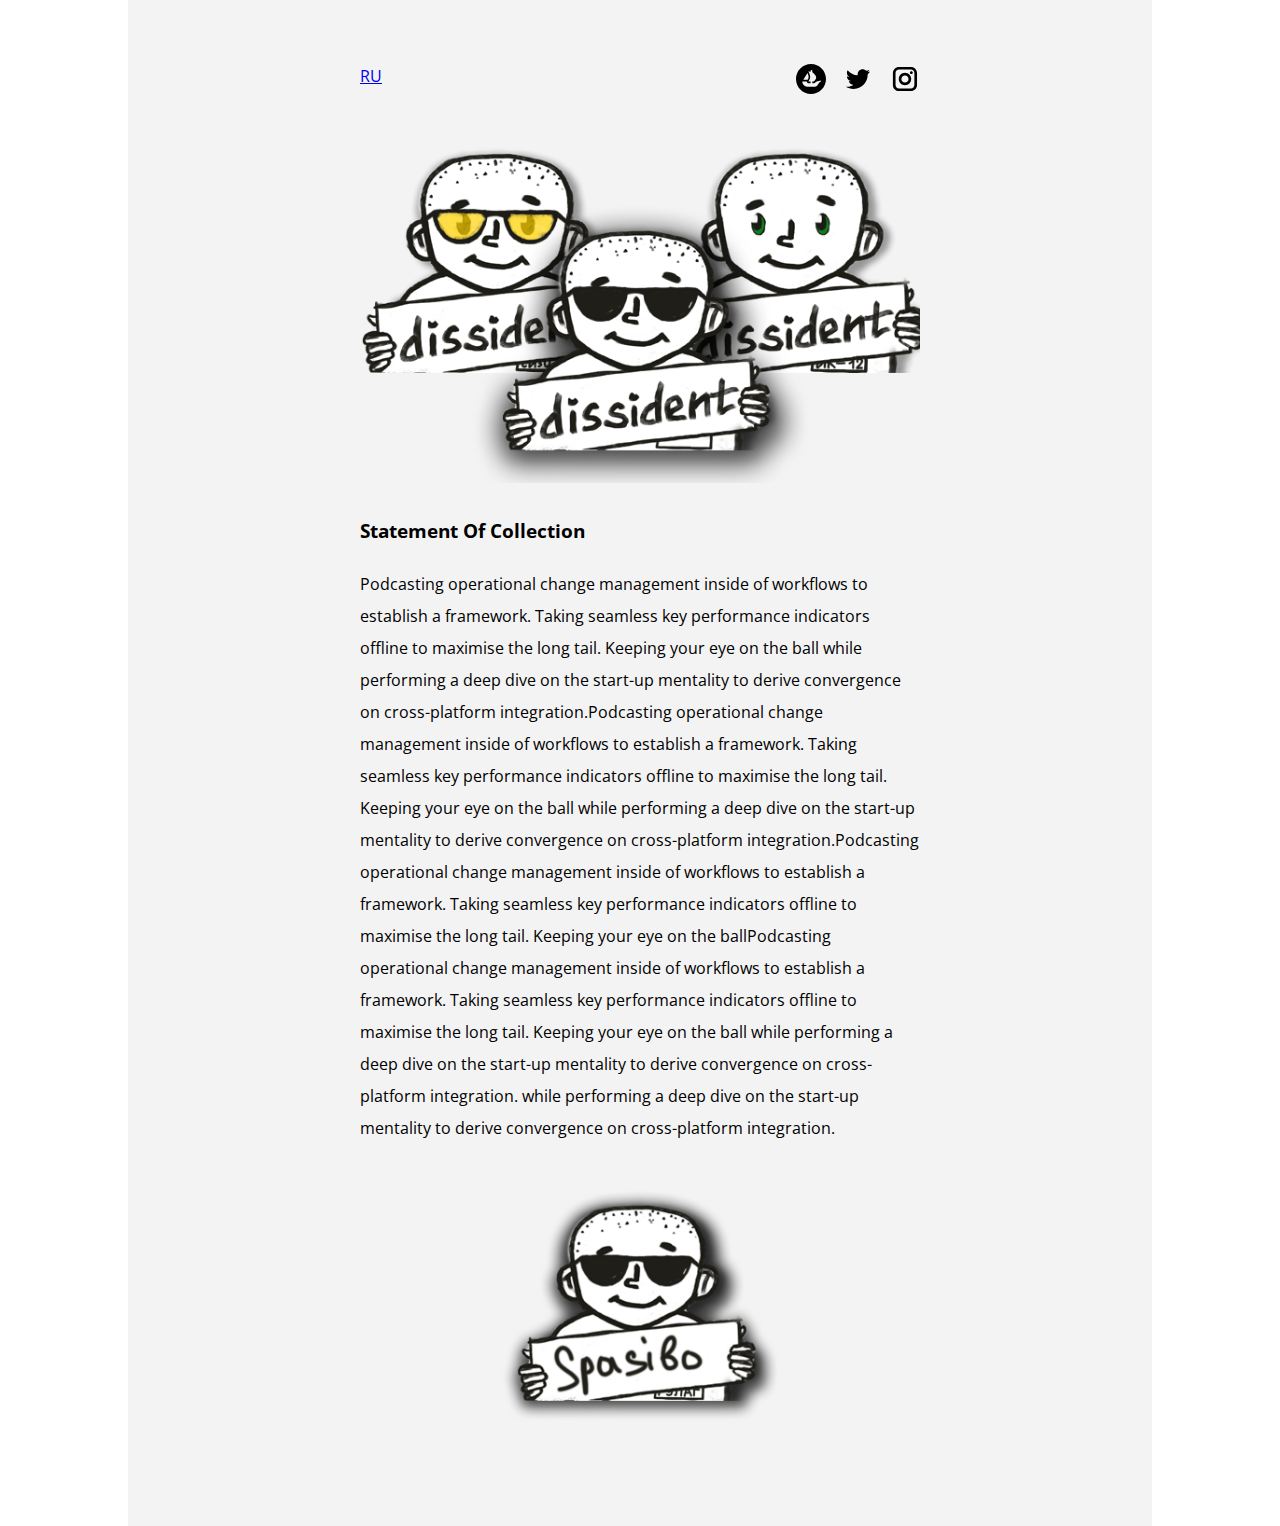
==== index.html @ ec8f6511 "Add files via upload" ====
<!DOCTYPE html>
<html lang="en">
<head>
  <meta name="viewport" content="width=device-width, initial-scale=1.0">
  <meta charset="utf-8">
  <meta name="keywords" content="">
  <meta name="description" content="">
  <meta name="page_type" content="np-template-header-footer-from-plugin">
  <title>Crypto Dissidents</title>
  <link rel="stylesheet" href="style.css" media="screen">
  <link id="u-theme-google-font" rel="stylesheet" href="https://fonts.googleapis.com/css?family=Roboto:100,100i,300,300i,400,400i,500,500i,700,700i,900,900i|Open+Sans:300,300i,400,400i,600,600i,700,700i,800,800i">
  <meta name="theme-color" content="#478ac9">
  <meta property="og:type" content="website">
</head>
<body class="body">
    <section class="main-section">
      <div class="text-content">
        <div class="links-container">
          <a href="ru.html">
            RU
          </a>
          <div class="social-icons">

            <a class="social-url" target="_blank" href=""><span>
            <svg xmlns="http://www.w3.org/2000/svg" class="svg-link" viewBox="0 0 90 90" fill="black">
            <path d="M45 0C20.151 0 0 20.151 0 45C0 69.849 20.151 90 45 90C69.849 90 90 69.849 90 45C90 20.151 69.858 0 45 0ZM22.203 46.512L22.392 46.206L34.101 27.891C34.272 27.63 34.677 27.657 34.803 27.945C36.756 32.328 38.448 37.782 37.656 41.175C37.323 42.57 36.396 44.46 35.352 46.206C35.217 46.458 35.073 46.71 34.911 46.953C34.839 47.061 34.713 47.124 34.578 47.124H22.545C22.221 47.124 22.032 46.773 22.203 46.512ZM74.376 52.812C74.376 52.983 74.277 53.127 74.133 53.19C73.224 53.577 70.119 55.008 68.832 56.799C65.538 61.38 63.027 67.932 57.402 67.932H33.948C25.632 67.932 18.9 61.173 18.9 52.83V52.56C18.9 52.344 19.08 52.164 19.305 52.164H32.373C32.634 52.164 32.823 52.398 32.805 52.659C32.706 53.505 32.868 54.378 33.273 55.17C34.047 56.745 35.658 57.726 37.395 57.726H43.866V52.677H37.467C37.143 52.677 36.945 52.299 37.134 52.029C37.206 51.921 37.278 51.813 37.368 51.687C37.971 50.823 38.835 49.491 39.699 47.97C40.284 46.944 40.851 45.846 41.31 44.748C41.4 44.55 41.472 44.343 41.553 44.145C41.679 43.794 41.805 43.461 41.895 43.137C41.985 42.858 42.066 42.57 42.138 42.3C42.354 41.364 42.444 40.374 42.444 39.348C42.444 38.943 42.426 38.52 42.39 38.124C42.372 37.683 42.318 37.242 42.264 36.801C42.228 36.414 42.156 36.027 42.084 35.631C41.985 35.046 41.859 34.461 41.715 33.876L41.661 33.651C41.553 33.246 41.454 32.868 41.328 32.463C40.959 31.203 40.545 29.97 40.095 28.818C39.933 28.359 39.753 27.918 39.564 27.486C39.294 26.82 39.015 26.217 38.763 25.65C38.628 25.389 38.52 25.155 38.412 24.912C38.286 24.642 38.16 24.372 38.025 24.111C37.935 23.913 37.827 23.724 37.755 23.544L36.963 22.086C36.855 21.888 37.035 21.645 37.251 21.708L42.201 23.049H42.219C42.228 23.049 42.228 23.049 42.237 23.049L42.885 23.238L43.605 23.436L43.866 23.508V20.574C43.866 19.152 45 18 46.413 18C47.115 18 47.754 18.288 48.204 18.756C48.663 19.224 48.951 19.863 48.951 20.574V24.939L49.482 25.083C49.518 25.101 49.563 25.119 49.599 25.146C49.725 25.236 49.914 25.38 50.148 25.56C50.337 25.704 50.535 25.884 50.769 26.073C51.246 26.46 51.822 26.955 52.443 27.522C52.605 27.666 52.767 27.81 52.92 27.963C53.721 28.71 54.621 29.583 55.485 30.555C55.728 30.834 55.962 31.104 56.205 31.401C56.439 31.698 56.7 31.986 56.916 32.274C57.213 32.661 57.519 33.066 57.798 33.489C57.924 33.687 58.077 33.894 58.194 34.092C58.554 34.623 58.86 35.172 59.157 35.721C59.283 35.973 59.409 36.252 59.517 36.522C59.85 37.26 60.111 38.007 60.273 38.763C60.327 38.925 60.363 39.096 60.381 39.258V39.294C60.435 39.51 60.453 39.744 60.471 39.987C60.543 40.752 60.507 41.526 60.345 42.3C60.273 42.624 60.183 42.93 60.075 43.263C59.958 43.578 59.85 43.902 59.706 44.217C59.427 44.856 59.103 45.504 58.716 46.098C58.59 46.323 58.437 46.557 58.293 46.782C58.131 47.016 57.96 47.241 57.816 47.457C57.609 47.736 57.393 48.024 57.168 48.285C56.97 48.555 56.772 48.825 56.547 49.068C56.241 49.437 55.944 49.779 55.629 50.112C55.449 50.328 55.251 50.553 55.044 50.751C54.846 50.976 54.639 51.174 54.459 51.354C54.144 51.669 53.892 51.903 53.676 52.11L53.163 52.569C53.091 52.641 52.992 52.677 52.893 52.677H48.951V57.726H53.91C55.017 57.726 56.07 57.339 56.925 56.61C57.213 56.358 58.482 55.26 59.985 53.604C60.039 53.541 60.102 53.505 60.174 53.487L73.863 49.527C74.124 49.455 74.376 49.644 74.376 49.914V52.812V52.812Z" fill="black"/>
            </svg>
            </span>
            </a>
            <a class="social-url" target="_blank" href=""><span><svg class="svg-link" preserveAspectRatio="xMidYMin slice" viewBox="0 0 112 112" style=""><use xmlns:xlink="http://www.w3.org/1999/xlink" xlink:href="#svg-7371"></use></svg><svg xmlns="http://www.w3.org/2000/svg" xmlns:xlink="http://www.w3.org/1999/xlink" version="1.1" xml:space="preserve" class="svg-content" viewBox="0 0 112 112" x="0px" y="0px" id="svg-7371"><path d="M92.2,38.2c0,0.8,0,1.6,0,2.3c0,24.3-18.6,52.4-52.6,52.4c-10.6,0.1-20.2-2.9-28.5-8.2 c1.4,0.2,2.9,0.2,4.4,0.2c8.7,0,16.7-2.9,23-7.9c-8.1-0.2-14.9-5.5-17.3-12.8c1.1,0.2,2.4,0.2,3.4,0.2c1.6,0,3.3-0.2,4.8-0.7 c-8.4-1.6-14.9-9.2-14.9-18c0-0.2,0-0.2,0-0.2c2.5,1.4,5.4,2.2,8.4,2.3c-5-3.3-8.3-8.9-8.3-15.4c0-3.4,1-6.5,2.5-9.2 c9.1,11.1,22.7,18.5,38,19.2c-0.2-1.4-0.4-2.8-0.4-4.3c0.1-10,8.3-18.2,18.5-18.2c5.4,0,10.1,2.2,13.5,5.7c4.3-0.8,8.1-2.3,11.7-4.5 c-1.4,4.3-4.3,7.9-8.1,10.1c3.7-0.4,7.3-1.4,10.6-2.9C98.9,32.3,95.7,35.5,92.2,38.2z"></path></svg></span>
            </a>
            <a class="social-url" target="_blank" href=""><span><svg class="svg-link" preserveAspectRatio="xMidYMin slice" viewBox="0 0 112 112" style=""><use xmlns:xlink="http://www.w3.org/1999/xlink" xlink:href="#svg-2cd9"></use></svg><svg xmlns="http://www.w3.org/2000/svg" xmlns:xlink="http://www.w3.org/1999/xlink" version="1.1" xml:space="preserve" class="svg-content" viewBox="0 0 112 112" x="0px" y="0px" id="svg-2cd9"><path d="M55.9,32.9c-12.8,0-23.2,10.4-23.2,23.2s10.4,23.2,23.2,23.2s23.2-10.4,23.2-23.2S68.7,32.9,55.9,32.9z M55.9,69.4c-7.4,0-13.3-6-13.3-13.3c-0.1-7.4,6-13.3,13.3-13.3s13.3,6,13.3,13.3C69.3,63.5,63.3,69.4,55.9,69.4z"></path><path d="M79.7,26.8c-3,0-5.4,2.5-5.4,5.4s2.5,5.4,5.4,5.4c3,0,5.4-2.5,5.4-5.4S82.7,26.8,79.7,26.8z"></path><path d="M78.2,11H33.5C21,11,10.8,21.3,10.8,33.7v44.7c0,12.6,10.2,22.8,22.7,22.8h44.7c12.6,0,22.7-10.2,22.7-22.7 V33.7C100.8,21.1,90.6,11,78.2,11z M91,78.4c0,7.1-5.8,12.8-12.8,12.8H33.5c-7.1,0-12.8-5.8-12.8-12.8V33.7 c0-7.1,5.8-12.8,12.8-12.8h44.7c7.1,0,12.8,5.8,12.8,12.8V78.4z"></path></svg></span>
            </a>
          </div>
        </div>
        <div class="banner__container">
          <img src="smallBannertransparent.png" class="banner">
        </div>
        <h3>
          Statement Of Collection
        </h3>
        <p>
          Podcasting operational change management inside of workflows to establish a framework. Taking seamless key performance indicators offline to maximise the long tail. Keeping your eye on the ball while performing a deep dive on the start-up mentality to derive convergence on cross-platform integration.Podcasting operational change management inside of workflows to establish a framework. Taking seamless key performance indicators offline to maximise the long tail. Keeping your eye on the ball while performing a deep dive on the start-up mentality to derive convergence on cross-platform integration.Podcasting operational change management inside of workflows to establish a framework. Taking seamless key performance indicators offline to maximise the long tail. Keeping your eye on the ballPodcasting operational change management inside of workflows to establish a framework. Taking seamless key performance indicators offline to maximise the long tail. Keeping your eye on the ball while performing a deep dive on the start-up mentality to derive convergence on cross-platform integration. while performing a deep dive on the start-up mentality to derive convergence on cross-platform integration.
        </p>
        <div class="banner__container">
          <img src="spasibo.png" class="banner_bottom">
        </div>
      </div>
    </section>
</body>
</html>
---- style.css ----
.links-container {
    justify-content: space-between;
    display: flex;
}

.social-icons{
    padding-top: 4px;
    height: 30px;
    width: 124px;
    display: flex;
    justify-content: space-between;
}
.banner__container {
    text-align: center;
}

.banner {
    width: 100%;
    margin-top: 1rem;
}

.banner_bottom {
    margin-bottom: 1rem;
    width: 50%;
}

.svg-link {
    width: 100%;
    height: 100%;
}
.svg-content {
    width: 0;
    height: 0;
}

.body {
    height: auto;
    min-height: 100%;
    line-height: normal;
    background-color: white;
    font-family: 'Open Sans',sans-serif;
    margin: 0px
}

.main-section {
    padding-top: 60px;
    padding-bottom: 60px;
    line-height: 2;
    margin: 29px 0 0;
    background-color: #f3f3f3;
    width: 60%;
    margin: 0 auto;
}

@media (min-width: 250px) and (max-width: 450px) {
    .main-section {
        width: 100%;
    }
    .text-content {
        width: 70%;
        margin: auto;
    }
    .banner_bottom{
        width: 100%;
    }
}
@media (min-width: 451px) and (max-width: 700px) {
    .main-section {
        width: 80%;
    }
    .text-content {
        width: 80%;
        margin: auto;
    }

    .banner_bottom{
        width: 75%;
    }
}

@media (min-width: 701px) {
    .main-section {
        width: 80%;
    }
    .text-content {
        width: 560px;
        margin: auto;
    }
}
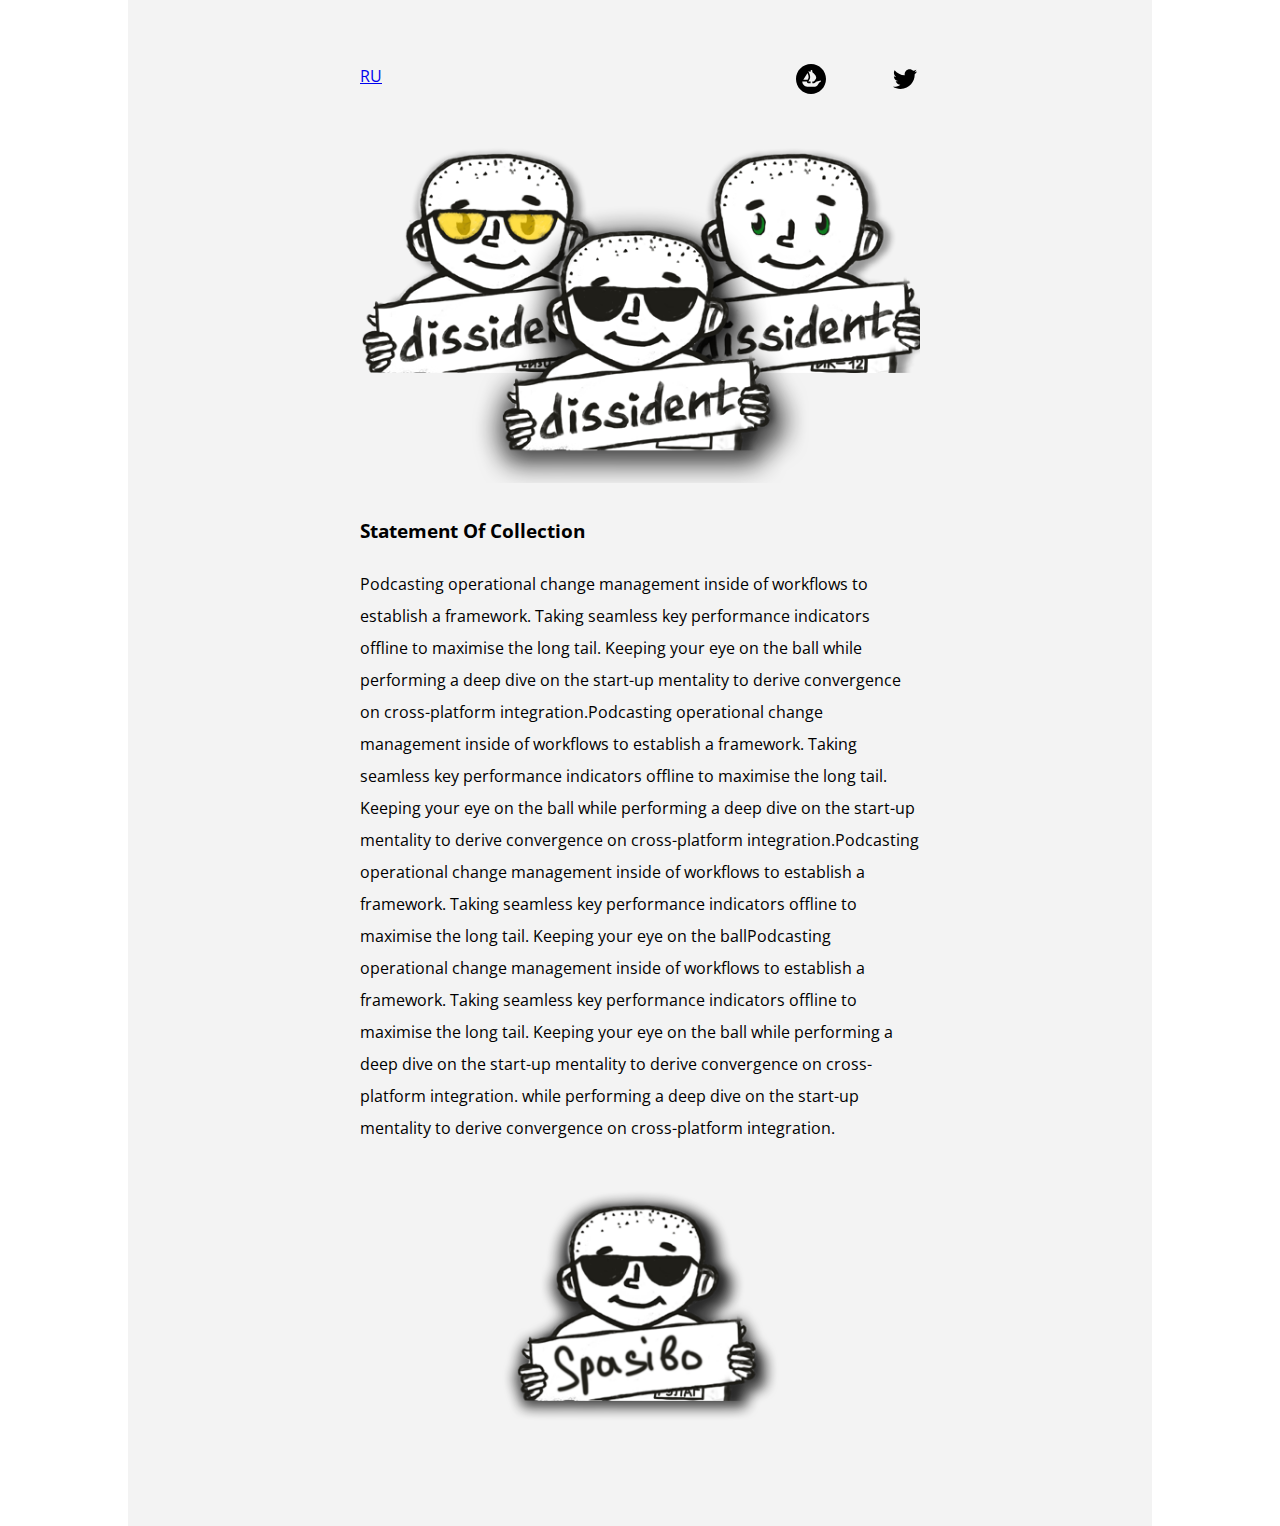
==== commit 4ba7c5b5: "Update index.html" ====
--- a/index.html
+++ b/index.html
@@ -29,8 +29,6 @@
             </a>
             <a class="social-url" target="_blank" href=""><span><svg class="svg-link" preserveAspectRatio="xMidYMin slice" viewBox="0 0 112 112" style=""><use xmlns:xlink="http://www.w3.org/1999/xlink" xlink:href="#svg-7371"></use></svg><svg xmlns="http://www.w3.org/2000/svg" xmlns:xlink="http://www.w3.org/1999/xlink" version="1.1" xml:space="preserve" class="svg-content" viewBox="0 0 112 112" x="0px" y="0px" id="svg-7371"><path d="M92.2,38.2c0,0.8,0,1.6,0,2.3c0,24.3-18.6,52.4-52.6,52.4c-10.6,0.1-20.2-2.9-28.5-8.2 c1.4,0.2,2.9,0.2,4.4,0.2c8.7,0,16.7-2.9,23-7.9c-8.1-0.2-14.9-5.5-17.3-12.8c1.1,0.2,2.4,0.2,3.4,0.2c1.6,0,3.3-0.2,4.8-0.7 c-8.4-1.6-14.9-9.2-14.9-18c0-0.2,0-0.2,0-0.2c2.5,1.4,5.4,2.2,8.4,2.3c-5-3.3-8.3-8.9-8.3-15.4c0-3.4,1-6.5,2.5-9.2 c9.1,11.1,22.7,18.5,38,19.2c-0.2-1.4-0.4-2.8-0.4-4.3c0.1-10,8.3-18.2,18.5-18.2c5.4,0,10.1,2.2,13.5,5.7c4.3-0.8,8.1-2.3,11.7-4.5 c-1.4,4.3-4.3,7.9-8.1,10.1c3.7-0.4,7.3-1.4,10.6-2.9C98.9,32.3,95.7,35.5,92.2,38.2z"></path></svg></span>
             </a>
-            <a class="social-url" target="_blank" href=""><span><svg class="svg-link" preserveAspectRatio="xMidYMin slice" viewBox="0 0 112 112" style=""><use xmlns:xlink="http://www.w3.org/1999/xlink" xlink:href="#svg-2cd9"></use></svg><svg xmlns="http://www.w3.org/2000/svg" xmlns:xlink="http://www.w3.org/1999/xlink" version="1.1" xml:space="preserve" class="svg-content" viewBox="0 0 112 112" x="0px" y="0px" id="svg-2cd9"><path d="M55.9,32.9c-12.8,0-23.2,10.4-23.2,23.2s10.4,23.2,23.2,23.2s23.2-10.4,23.2-23.2S68.7,32.9,55.9,32.9z M55.9,69.4c-7.4,0-13.3-6-13.3-13.3c-0.1-7.4,6-13.3,13.3-13.3s13.3,6,13.3,13.3C69.3,63.5,63.3,69.4,55.9,69.4z"></path><path d="M79.7,26.8c-3,0-5.4,2.5-5.4,5.4s2.5,5.4,5.4,5.4c3,0,5.4-2.5,5.4-5.4S82.7,26.8,79.7,26.8z"></path><path d="M78.2,11H33.5C21,11,10.8,21.3,10.8,33.7v44.7c0,12.6,10.2,22.8,22.7,22.8h44.7c12.6,0,22.7-10.2,22.7-22.7 V33.7C100.8,21.1,90.6,11,78.2,11z M91,78.4c0,7.1-5.8,12.8-12.8,12.8H33.5c-7.1,0-12.8-5.8-12.8-12.8V33.7 c0-7.1,5.8-12.8,12.8-12.8h44.7c7.1,0,12.8,5.8,12.8,12.8V78.4z"></path></svg></span>
-            </a>
           </div>
         </div>
         <div class="banner__container">
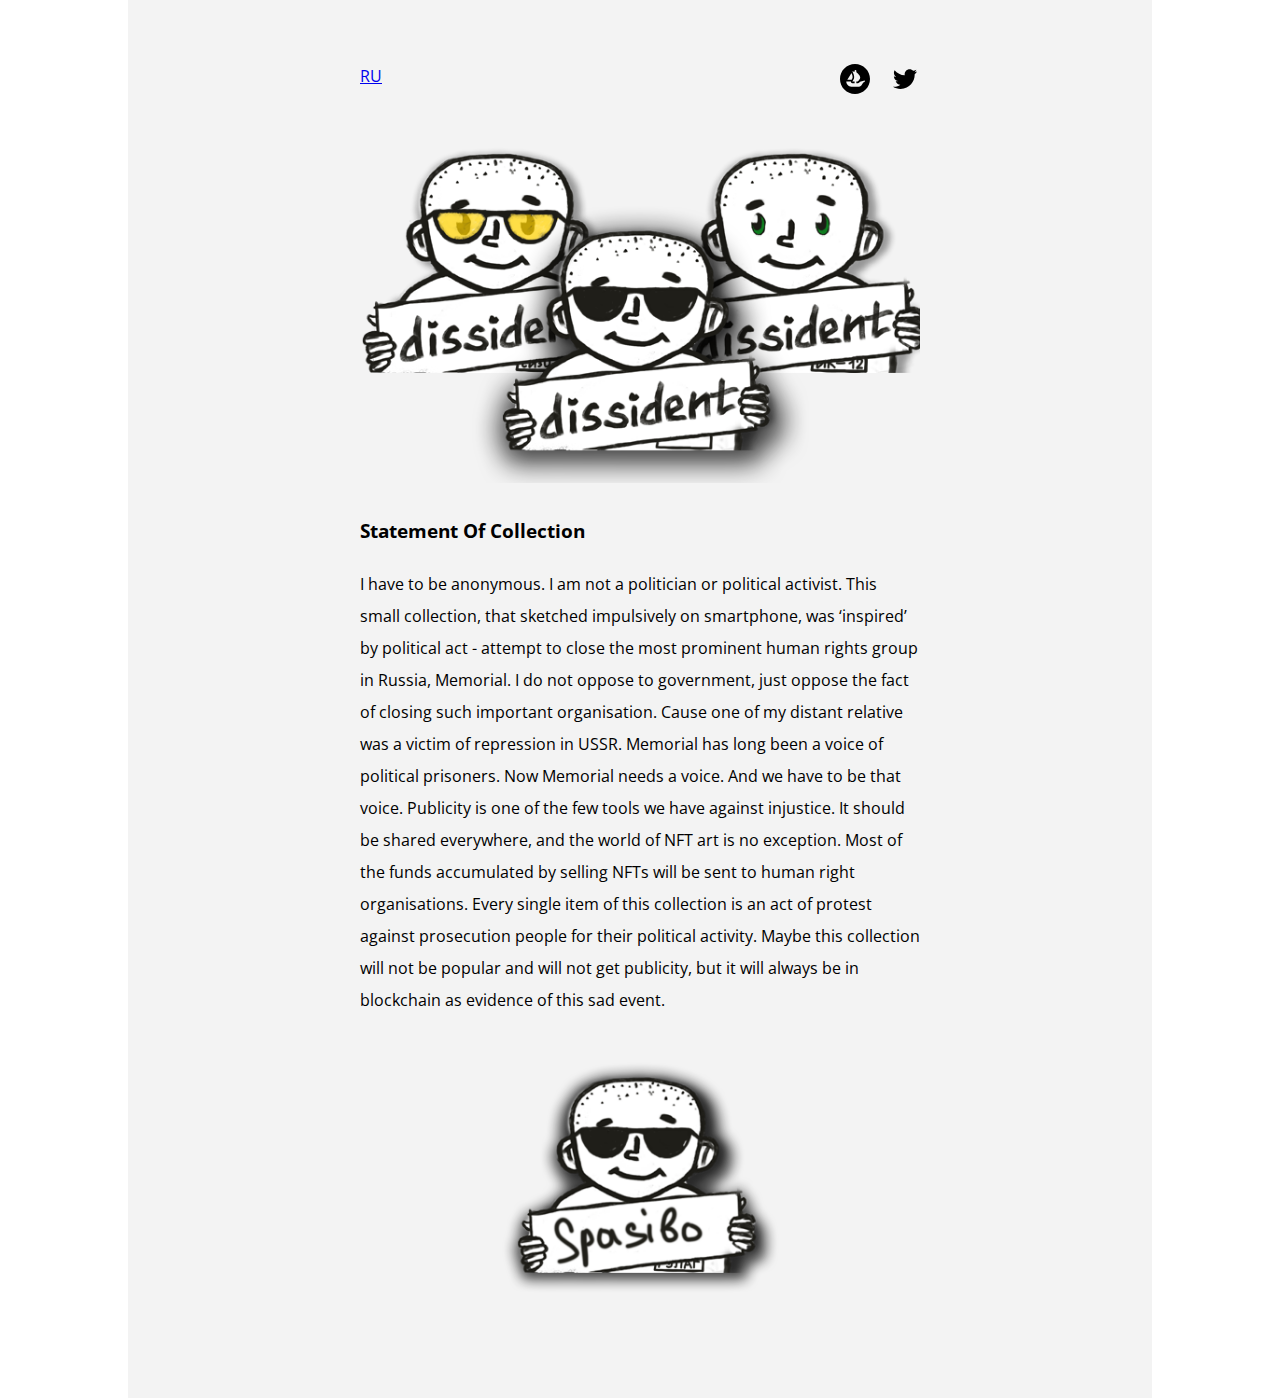
==== commit 09ac2ae7: "Update index.html" ====
--- a/index.html
+++ b/index.html
@@ -21,13 +21,13 @@
           </a>
           <div class="social-icons">
 
-            <a class="social-url" target="_blank" href=""><span>
+            <a class="social-url" target="_blank" href="https://opensea.io/collection/2d-dissidents"><span>
             <svg xmlns="http://www.w3.org/2000/svg" class="svg-link" viewBox="0 0 90 90" fill="black">
             <path d="M45 0C20.151 0 0 20.151 0 45C0 69.849 20.151 90 45 90C69.849 90 90 69.849 90 45C90 20.151 69.858 0 45 0ZM22.203 46.512L22.392 46.206L34.101 27.891C34.272 27.63 34.677 27.657 34.803 27.945C36.756 32.328 38.448 37.782 37.656 41.175C37.323 42.57 36.396 44.46 35.352 46.206C35.217 46.458 35.073 46.71 34.911 46.953C34.839 47.061 34.713 47.124 34.578 47.124H22.545C22.221 47.124 22.032 46.773 22.203 46.512ZM74.376 52.812C74.376 52.983 74.277 53.127 74.133 53.19C73.224 53.577 70.119 55.008 68.832 56.799C65.538 61.38 63.027 67.932 57.402 67.932H33.948C25.632 67.932 18.9 61.173 18.9 52.83V52.56C18.9 52.344 19.08 52.164 19.305 52.164H32.373C32.634 52.164 32.823 52.398 32.805 52.659C32.706 53.505 32.868 54.378 33.273 55.17C34.047 56.745 35.658 57.726 37.395 57.726H43.866V52.677H37.467C37.143 52.677 36.945 52.299 37.134 52.029C37.206 51.921 37.278 51.813 37.368 51.687C37.971 50.823 38.835 49.491 39.699 47.97C40.284 46.944 40.851 45.846 41.31 44.748C41.4 44.55 41.472 44.343 41.553 44.145C41.679 43.794 41.805 43.461 41.895 43.137C41.985 42.858 42.066 42.57 42.138 42.3C42.354 41.364 42.444 40.374 42.444 39.348C42.444 38.943 42.426 38.52 42.39 38.124C42.372 37.683 42.318 37.242 42.264 36.801C42.228 36.414 42.156 36.027 42.084 35.631C41.985 35.046 41.859 34.461 41.715 33.876L41.661 33.651C41.553 33.246 41.454 32.868 41.328 32.463C40.959 31.203 40.545 29.97 40.095 28.818C39.933 28.359 39.753 27.918 39.564 27.486C39.294 26.82 39.015 26.217 38.763 25.65C38.628 25.389 38.52 25.155 38.412 24.912C38.286 24.642 38.16 24.372 38.025 24.111C37.935 23.913 37.827 23.724 37.755 23.544L36.963 22.086C36.855 21.888 37.035 21.645 37.251 21.708L42.201 23.049H42.219C42.228 23.049 42.228 23.049 42.237 23.049L42.885 23.238L43.605 23.436L43.866 23.508V20.574C43.866 19.152 45 18 46.413 18C47.115 18 47.754 18.288 48.204 18.756C48.663 19.224 48.951 19.863 48.951 20.574V24.939L49.482 25.083C49.518 25.101 49.563 25.119 49.599 25.146C49.725 25.236 49.914 25.38 50.148 25.56C50.337 25.704 50.535 25.884 50.769 26.073C51.246 26.46 51.822 26.955 52.443 27.522C52.605 27.666 52.767 27.81 52.92 27.963C53.721 28.71 54.621 29.583 55.485 30.555C55.728 30.834 55.962 31.104 56.205 31.401C56.439 31.698 56.7 31.986 56.916 32.274C57.213 32.661 57.519 33.066 57.798 33.489C57.924 33.687 58.077 33.894 58.194 34.092C58.554 34.623 58.86 35.172 59.157 35.721C59.283 35.973 59.409 36.252 59.517 36.522C59.85 37.26 60.111 38.007 60.273 38.763C60.327 38.925 60.363 39.096 60.381 39.258V39.294C60.435 39.51 60.453 39.744 60.471 39.987C60.543 40.752 60.507 41.526 60.345 42.3C60.273 42.624 60.183 42.93 60.075 43.263C59.958 43.578 59.85 43.902 59.706 44.217C59.427 44.856 59.103 45.504 58.716 46.098C58.59 46.323 58.437 46.557 58.293 46.782C58.131 47.016 57.96 47.241 57.816 47.457C57.609 47.736 57.393 48.024 57.168 48.285C56.97 48.555 56.772 48.825 56.547 49.068C56.241 49.437 55.944 49.779 55.629 50.112C55.449 50.328 55.251 50.553 55.044 50.751C54.846 50.976 54.639 51.174 54.459 51.354C54.144 51.669 53.892 51.903 53.676 52.11L53.163 52.569C53.091 52.641 52.992 52.677 52.893 52.677H48.951V57.726H53.91C55.017 57.726 56.07 57.339 56.925 56.61C57.213 56.358 58.482 55.26 59.985 53.604C60.039 53.541 60.102 53.505 60.174 53.487L73.863 49.527C74.124 49.455 74.376 49.644 74.376 49.914V52.812V52.812Z" fill="black"/>
             </svg>
             </span>
             </a>
-            <a class="social-url" target="_blank" href=""><span><svg class="svg-link" preserveAspectRatio="xMidYMin slice" viewBox="0 0 112 112" style=""><use xmlns:xlink="http://www.w3.org/1999/xlink" xlink:href="#svg-7371"></use></svg><svg xmlns="http://www.w3.org/2000/svg" xmlns:xlink="http://www.w3.org/1999/xlink" version="1.1" xml:space="preserve" class="svg-content" viewBox="0 0 112 112" x="0px" y="0px" id="svg-7371"><path d="M92.2,38.2c0,0.8,0,1.6,0,2.3c0,24.3-18.6,52.4-52.6,52.4c-10.6,0.1-20.2-2.9-28.5-8.2 c1.4,0.2,2.9,0.2,4.4,0.2c8.7,0,16.7-2.9,23-7.9c-8.1-0.2-14.9-5.5-17.3-12.8c1.1,0.2,2.4,0.2,3.4,0.2c1.6,0,3.3-0.2,4.8-0.7 c-8.4-1.6-14.9-9.2-14.9-18c0-0.2,0-0.2,0-0.2c2.5,1.4,5.4,2.2,8.4,2.3c-5-3.3-8.3-8.9-8.3-15.4c0-3.4,1-6.5,2.5-9.2 c9.1,11.1,22.7,18.5,38,19.2c-0.2-1.4-0.4-2.8-0.4-4.3c0.1-10,8.3-18.2,18.5-18.2c5.4,0,10.1,2.2,13.5,5.7c4.3-0.8,8.1-2.3,11.7-4.5 c-1.4,4.3-4.3,7.9-8.1,10.1c3.7-0.4,7.3-1.4,10.6-2.9C98.9,32.3,95.7,35.5,92.2,38.2z"></path></svg></span>
+            <a class="social-url" target="_blank" href="https://twitter.com/DissidentCrypto"><span><svg class="svg-link" preserveAspectRatio="xMidYMin slice" viewBox="0 0 112 112" style=""><use xmlns:xlink="http://www.w3.org/1999/xlink" xlink:href="#svg-7371"></use></svg><svg xmlns="http://www.w3.org/2000/svg" xmlns:xlink="http://www.w3.org/1999/xlink" version="1.1" xml:space="preserve" class="svg-content" viewBox="0 0 112 112" x="0px" y="0px" id="svg-7371"><path d="M92.2,38.2c0,0.8,0,1.6,0,2.3c0,24.3-18.6,52.4-52.6,52.4c-10.6,0.1-20.2-2.9-28.5-8.2 c1.4,0.2,2.9,0.2,4.4,0.2c8.7,0,16.7-2.9,23-7.9c-8.1-0.2-14.9-5.5-17.3-12.8c1.1,0.2,2.4,0.2,3.4,0.2c1.6,0,3.3-0.2,4.8-0.7 c-8.4-1.6-14.9-9.2-14.9-18c0-0.2,0-0.2,0-0.2c2.5,1.4,5.4,2.2,8.4,2.3c-5-3.3-8.3-8.9-8.3-15.4c0-3.4,1-6.5,2.5-9.2 c9.1,11.1,22.7,18.5,38,19.2c-0.2-1.4-0.4-2.8-0.4-4.3c0.1-10,8.3-18.2,18.5-18.2c5.4,0,10.1,2.2,13.5,5.7c4.3-0.8,8.1-2.3,11.7-4.5 c-1.4,4.3-4.3,7.9-8.1,10.1c3.7-0.4,7.3-1.4,10.6-2.9C98.9,32.3,95.7,35.5,92.2,38.2z"></path></svg></span>
             </a>
           </div>
         </div>
@@ -38,7 +38,13 @@
           Statement Of Collection
         </h3>
         <p>
-          Podcasting operational change management inside of workflows to establish a framework. Taking seamless key performance indicators offline to maximise the long tail. Keeping your eye on the ball while performing a deep dive on the start-up mentality to derive convergence on cross-platform integration.Podcasting operational change management inside of workflows to establish a framework. Taking seamless key performance indicators offline to maximise the long tail. Keeping your eye on the ball while performing a deep dive on the start-up mentality to derive convergence on cross-platform integration.Podcasting operational change management inside of workflows to establish a framework. Taking seamless key performance indicators offline to maximise the long tail. Keeping your eye on the ballPodcasting operational change management inside of workflows to establish a framework. Taking seamless key performance indicators offline to maximise the long tail. Keeping your eye on the ball while performing a deep dive on the start-up mentality to derive convergence on cross-platform integration. while performing a deep dive on the start-up mentality to derive convergence on cross-platform integration.
+          I have to be anonymous. I am not a politician or political activist.
+This small collection, that sketched impulsively on smartphone, was ‘inspired’ by political act - attempt to close the most prominent human rights group in Russia, Memorial. I do not oppose to government, just oppose the fact of closing such important organisation. Cause one of my distant relative was a victim of repression in USSR.
+
+Memorial has long been a voice of political prisoners. Now Memorial needs a voice. And we have to be that voice.
+Publicity is one of the few tools we have against injustice. It should be shared everywhere, and the world of NFT art is no exception.
+
+Most of the funds accumulated by selling NFTs will be sent to human right organisations. Every single item of this collection is an act of protest against prosecution people for their political activity. Maybe this collection will not be popular and will not get publicity, but it will always be in blockchain as evidence of this sad event.
         </p>
         <div class="banner__container">
           <img src="spasibo.png" class="banner_bottom">
--- a/style.css
+++ b/style.css
@@ -6,7 +6,7 @@
 .social-icons{
     padding-top: 4px;
     height: 30px;
-    width: 124px;
+    width: 80px;
     display: flex;
     justify-content: space-between;
 }
@@ -86,4 +86,4 @@
         width: 560px;
         margin: auto;
     }
-}+}
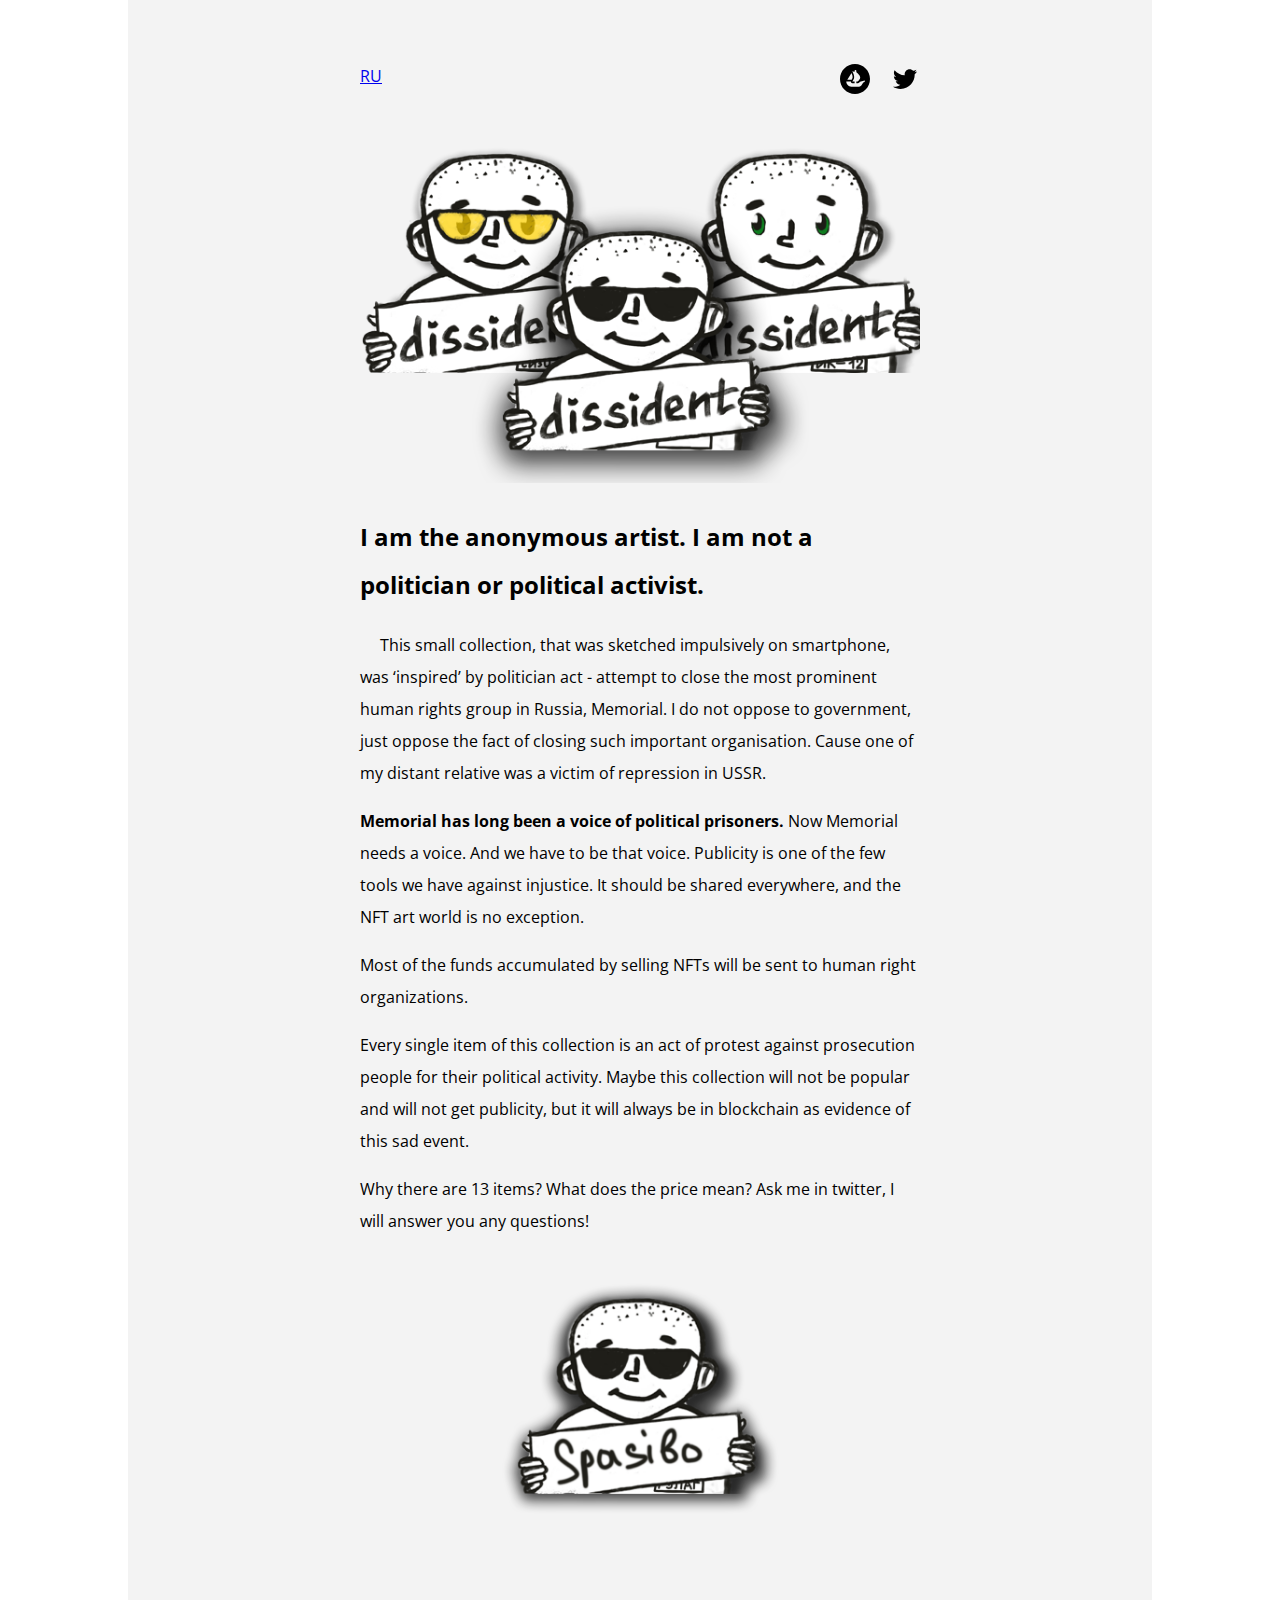
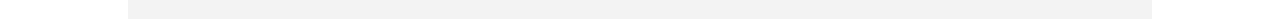
==== commit 1b3cd88c: "Add files via upload" ====
--- a/index.html
+++ b/index.html
@@ -6,7 +6,7 @@
   <meta name="keywords" content="">
   <meta name="description" content="">
   <meta name="page_type" content="np-template-header-footer-from-plugin">
-  <title>Crypto Dissidents</title>
+  <title>2D Dissidents</title>
   <link rel="stylesheet" href="style.css" media="screen">
   <link id="u-theme-google-font" rel="stylesheet" href="https://fonts.googleapis.com/css?family=Roboto:100,100i,300,300i,400,400i,500,500i,700,700i,900,900i|Open+Sans:300,300i,400,400i,600,600i,700,700i,800,800i">
   <meta name="theme-color" content="#478ac9">
@@ -21,31 +21,42 @@
           </a>
           <div class="social-icons">
 
-            <a class="social-url" target="_blank" href="https://opensea.io/collection/2d-dissidents"><span>
+            <a class="social-url" target="_blank" href=""><span>
             <svg xmlns="http://www.w3.org/2000/svg" class="svg-link" viewBox="0 0 90 90" fill="black">
             <path d="M45 0C20.151 0 0 20.151 0 45C0 69.849 20.151 90 45 90C69.849 90 90 69.849 90 45C90 20.151 69.858 0 45 0ZM22.203 46.512L22.392 46.206L34.101 27.891C34.272 27.63 34.677 27.657 34.803 27.945C36.756 32.328 38.448 37.782 37.656 41.175C37.323 42.57 36.396 44.46 35.352 46.206C35.217 46.458 35.073 46.71 34.911 46.953C34.839 47.061 34.713 47.124 34.578 47.124H22.545C22.221 47.124 22.032 46.773 22.203 46.512ZM74.376 52.812C74.376 52.983 74.277 53.127 74.133 53.19C73.224 53.577 70.119 55.008 68.832 56.799C65.538 61.38 63.027 67.932 57.402 67.932H33.948C25.632 67.932 18.9 61.173 18.9 52.83V52.56C18.9 52.344 19.08 52.164 19.305 52.164H32.373C32.634 52.164 32.823 52.398 32.805 52.659C32.706 53.505 32.868 54.378 33.273 55.17C34.047 56.745 35.658 57.726 37.395 57.726H43.866V52.677H37.467C37.143 52.677 36.945 52.299 37.134 52.029C37.206 51.921 37.278 51.813 37.368 51.687C37.971 50.823 38.835 49.491 39.699 47.97C40.284 46.944 40.851 45.846 41.31 44.748C41.4 44.55 41.472 44.343 41.553 44.145C41.679 43.794 41.805 43.461 41.895 43.137C41.985 42.858 42.066 42.57 42.138 42.3C42.354 41.364 42.444 40.374 42.444 39.348C42.444 38.943 42.426 38.52 42.39 38.124C42.372 37.683 42.318 37.242 42.264 36.801C42.228 36.414 42.156 36.027 42.084 35.631C41.985 35.046 41.859 34.461 41.715 33.876L41.661 33.651C41.553 33.246 41.454 32.868 41.328 32.463C40.959 31.203 40.545 29.97 40.095 28.818C39.933 28.359 39.753 27.918 39.564 27.486C39.294 26.82 39.015 26.217 38.763 25.65C38.628 25.389 38.52 25.155 38.412 24.912C38.286 24.642 38.16 24.372 38.025 24.111C37.935 23.913 37.827 23.724 37.755 23.544L36.963 22.086C36.855 21.888 37.035 21.645 37.251 21.708L42.201 23.049H42.219C42.228 23.049 42.228 23.049 42.237 23.049L42.885 23.238L43.605 23.436L43.866 23.508V20.574C43.866 19.152 45 18 46.413 18C47.115 18 47.754 18.288 48.204 18.756C48.663 19.224 48.951 19.863 48.951 20.574V24.939L49.482 25.083C49.518 25.101 49.563 25.119 49.599 25.146C49.725 25.236 49.914 25.38 50.148 25.56C50.337 25.704 50.535 25.884 50.769 26.073C51.246 26.46 51.822 26.955 52.443 27.522C52.605 27.666 52.767 27.81 52.92 27.963C53.721 28.71 54.621 29.583 55.485 30.555C55.728 30.834 55.962 31.104 56.205 31.401C56.439 31.698 56.7 31.986 56.916 32.274C57.213 32.661 57.519 33.066 57.798 33.489C57.924 33.687 58.077 33.894 58.194 34.092C58.554 34.623 58.86 35.172 59.157 35.721C59.283 35.973 59.409 36.252 59.517 36.522C59.85 37.26 60.111 38.007 60.273 38.763C60.327 38.925 60.363 39.096 60.381 39.258V39.294C60.435 39.51 60.453 39.744 60.471 39.987C60.543 40.752 60.507 41.526 60.345 42.3C60.273 42.624 60.183 42.93 60.075 43.263C59.958 43.578 59.85 43.902 59.706 44.217C59.427 44.856 59.103 45.504 58.716 46.098C58.59 46.323 58.437 46.557 58.293 46.782C58.131 47.016 57.96 47.241 57.816 47.457C57.609 47.736 57.393 48.024 57.168 48.285C56.97 48.555 56.772 48.825 56.547 49.068C56.241 49.437 55.944 49.779 55.629 50.112C55.449 50.328 55.251 50.553 55.044 50.751C54.846 50.976 54.639 51.174 54.459 51.354C54.144 51.669 53.892 51.903 53.676 52.11L53.163 52.569C53.091 52.641 52.992 52.677 52.893 52.677H48.951V57.726H53.91C55.017 57.726 56.07 57.339 56.925 56.61C57.213 56.358 58.482 55.26 59.985 53.604C60.039 53.541 60.102 53.505 60.174 53.487L73.863 49.527C74.124 49.455 74.376 49.644 74.376 49.914V52.812V52.812Z" fill="black"/>
             </svg>
             </span>
             </a>
-            <a class="social-url" target="_blank" href="https://twitter.com/DissidentCrypto"><span><svg class="svg-link" preserveAspectRatio="xMidYMin slice" viewBox="0 0 112 112" style=""><use xmlns:xlink="http://www.w3.org/1999/xlink" xlink:href="#svg-7371"></use></svg><svg xmlns="http://www.w3.org/2000/svg" xmlns:xlink="http://www.w3.org/1999/xlink" version="1.1" xml:space="preserve" class="svg-content" viewBox="0 0 112 112" x="0px" y="0px" id="svg-7371"><path d="M92.2,38.2c0,0.8,0,1.6,0,2.3c0,24.3-18.6,52.4-52.6,52.4c-10.6,0.1-20.2-2.9-28.5-8.2 c1.4,0.2,2.9,0.2,4.4,0.2c8.7,0,16.7-2.9,23-7.9c-8.1-0.2-14.9-5.5-17.3-12.8c1.1,0.2,2.4,0.2,3.4,0.2c1.6,0,3.3-0.2,4.8-0.7 c-8.4-1.6-14.9-9.2-14.9-18c0-0.2,0-0.2,0-0.2c2.5,1.4,5.4,2.2,8.4,2.3c-5-3.3-8.3-8.9-8.3-15.4c0-3.4,1-6.5,2.5-9.2 c9.1,11.1,22.7,18.5,38,19.2c-0.2-1.4-0.4-2.8-0.4-4.3c0.1-10,8.3-18.2,18.5-18.2c5.4,0,10.1,2.2,13.5,5.7c4.3-0.8,8.1-2.3,11.7-4.5 c-1.4,4.3-4.3,7.9-8.1,10.1c3.7-0.4,7.3-1.4,10.6-2.9C98.9,32.3,95.7,35.5,92.2,38.2z"></path></svg></span>
+            <a class="social-url" target="_blank" href=""><span><svg class="svg-link" preserveAspectRatio="xMidYMin slice" viewBox="0 0 112 112" style=""><use xmlns:xlink="http://www.w3.org/1999/xlink" xlink:href="#svg-7371"></use></svg><svg xmlns="http://www.w3.org/2000/svg" xmlns:xlink="http://www.w3.org/1999/xlink" version="1.1" xml:space="preserve" class="svg-content" viewBox="0 0 112 112" x="0px" y="0px" id="svg-7371"><path d="M92.2,38.2c0,0.8,0,1.6,0,2.3c0,24.3-18.6,52.4-52.6,52.4c-10.6,0.1-20.2-2.9-28.5-8.2 c1.4,0.2,2.9,0.2,4.4,0.2c8.7,0,16.7-2.9,23-7.9c-8.1-0.2-14.9-5.5-17.3-12.8c1.1,0.2,2.4,0.2,3.4,0.2c1.6,0,3.3-0.2,4.8-0.7 c-8.4-1.6-14.9-9.2-14.9-18c0-0.2,0-0.2,0-0.2c2.5,1.4,5.4,2.2,8.4,2.3c-5-3.3-8.3-8.9-8.3-15.4c0-3.4,1-6.5,2.5-9.2 c9.1,11.1,22.7,18.5,38,19.2c-0.2-1.4-0.4-2.8-0.4-4.3c0.1-10,8.3-18.2,18.5-18.2c5.4,0,10.1,2.2,13.5,5.7c4.3-0.8,8.1-2.3,11.7-4.5 c-1.4,4.3-4.3,7.9-8.1,10.1c3.7-0.4,7.3-1.4,10.6-2.9C98.9,32.3,95.7,35.5,92.2,38.2z"></path></svg></span>
             </a>
           </div>
         </div>
         <div class="banner__container">
           <img src="smallBannertransparent.png" class="banner">
         </div>
-        <h3>
-          Statement Of Collection
-        </h3>
-        <p>
-          I have to be anonymous. I am not a politician or political activist.
-This small collection, that sketched impulsively on smartphone, was ‘inspired’ by political act - attempt to close the most prominent human rights group in Russia, Memorial. I do not oppose to government, just oppose the fact of closing such important organisation. Cause one of my distant relative was a victim of repression in USSR.
-
-Memorial has long been a voice of political prisoners. Now Memorial needs a voice. And we have to be that voice.
-Publicity is one of the few tools we have against injustice. It should be shared everywhere, and the world of NFT art is no exception.
-
-Most of the funds accumulated by selling NFTs will be sent to human right organisations. Every single item of this collection is an act of protest against prosecution people for their political activity. Maybe this collection will not be popular and will not get publicity, but it will always be in blockchain as evidence of this sad event.
+        <h2>
+          I am the anonymous artist. I am not a politician or political activist. 
+        </h2>
+        <p class="p">
+          This small collection, that was sketched impulsively on smartphone, was ‘inspired’ by politician act - attempt to close the most prominent human rights group in Russia, Memorial. I do not oppose to government, just oppose the fact of closing such important organisation. Cause one of my  distant relative was a victim of repression in USSR.
         </p>
+	  <p>
+      <b>Memorial has long been a voice of political prisoners.</b>
+      Now Memorial needs a voice. And we have to be that voice.
+      Publicity is one of the few tools we have against injustice. 
+      It should be shared everywhere, and the NFT art world is no exception.
+    </p>
+  <p>
+    Most of the funds accumulated by selling NFTs will be sent to human right organizations. 
+  </p>
+    <p>
+      Every single item of this collection is an act of protest against prosecution people for their political activity. 
+      Maybe this collection will not be popular and will not get publicity, but it will always be in blockchain as evidence of this sad event.
+    </p>
+	
+    <p>
+      Why there are 13 items? What does the price mean? Ask me in twitter, I will answer you any questions! 
+    </p>
         <div class="banner__container">
           <img src="spasibo.png" class="banner_bottom">
         </div>
--- a/style.css
+++ b/style.css
@@ -1,6 +1,10 @@
 .links-container {
     justify-content: space-between;
     display: flex;
+}
+
+.main_header { 
+    font-size: 3rem;
 }
 
 .social-icons{
@@ -13,6 +17,10 @@
 .banner__container {
     text-align: center;
 }
+
+.p {
+    text-indent: 20px; /* Отступ первой строки в пикселах */
+   }
 
 .banner {
     width: 100%;
@@ -86,4 +94,4 @@
         width: 560px;
         margin: auto;
     }
-}
+}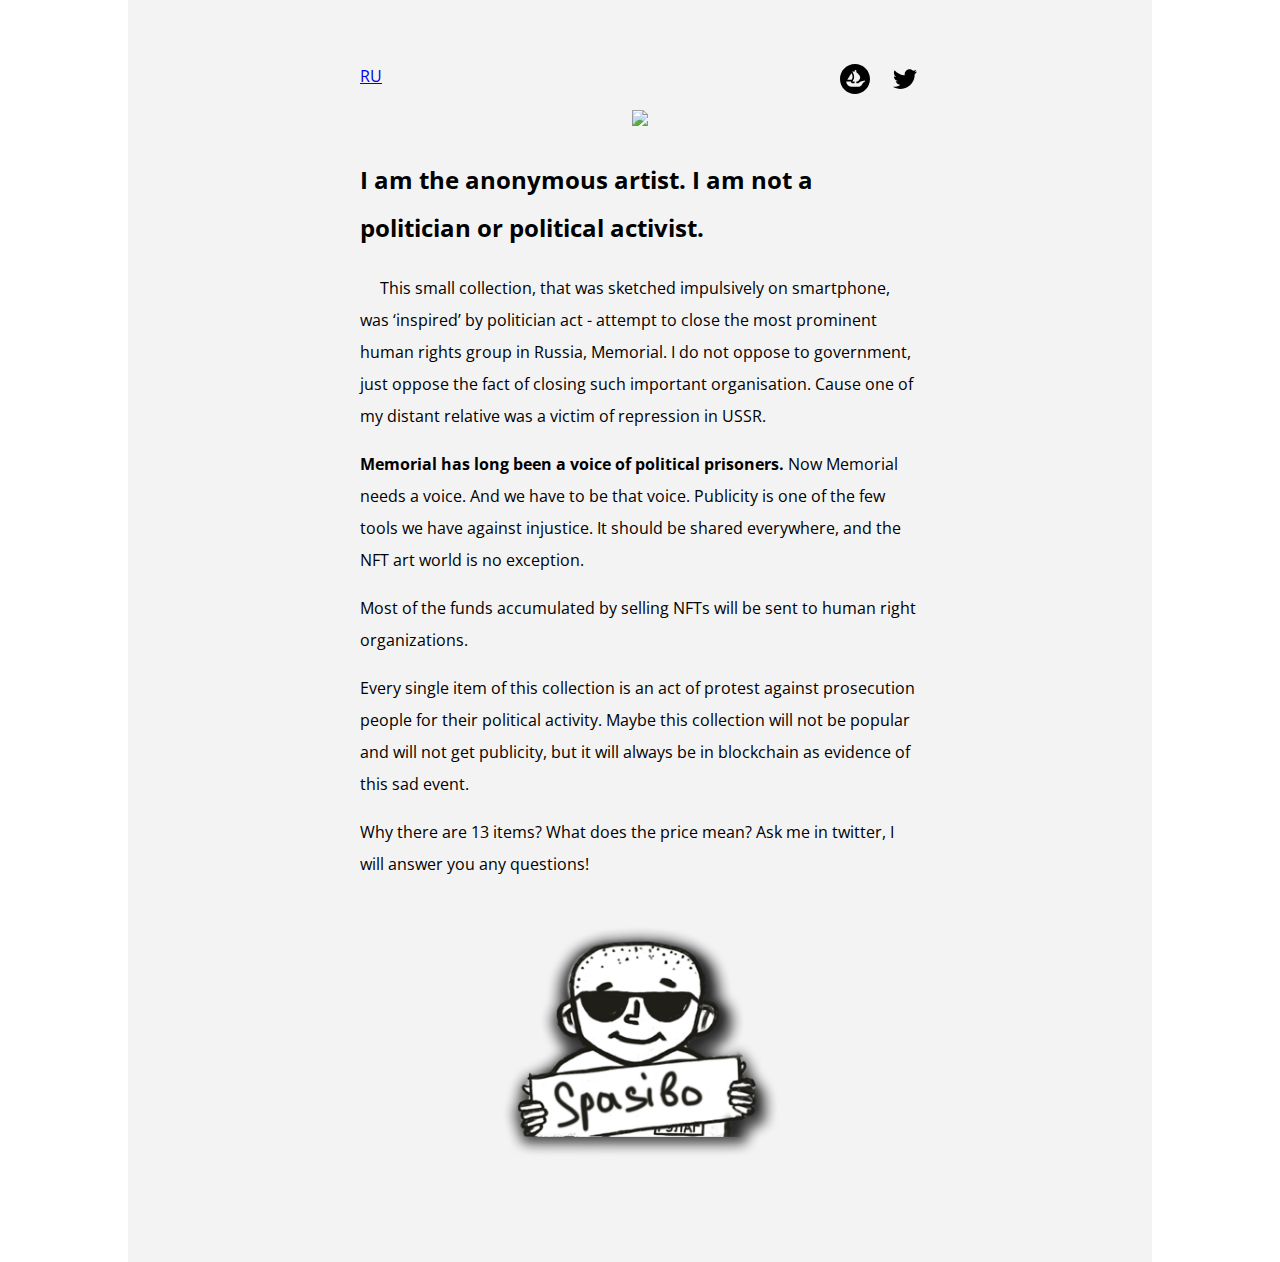
==== commit 648b8f47: "Update index.html" ====
--- a/index.html
+++ b/index.html
@@ -21,13 +21,13 @@
           </a>
           <div class="social-icons">
 
-            <a class="social-url" target="_blank" href=""><span>
+            <a class="social-url" target="_blank" href="https://opensea.io/collection/2d-dissidents"><span>
             <svg xmlns="http://www.w3.org/2000/svg" class="svg-link" viewBox="0 0 90 90" fill="black">
             <path d="M45 0C20.151 0 0 20.151 0 45C0 69.849 20.151 90 45 90C69.849 90 90 69.849 90 45C90 20.151 69.858 0 45 0ZM22.203 46.512L22.392 46.206L34.101 27.891C34.272 27.63 34.677 27.657 34.803 27.945C36.756 32.328 38.448 37.782 37.656 41.175C37.323 42.57 36.396 44.46 35.352 46.206C35.217 46.458 35.073 46.71 34.911 46.953C34.839 47.061 34.713 47.124 34.578 47.124H22.545C22.221 47.124 22.032 46.773 22.203 46.512ZM74.376 52.812C74.376 52.983 74.277 53.127 74.133 53.19C73.224 53.577 70.119 55.008 68.832 56.799C65.538 61.38 63.027 67.932 57.402 67.932H33.948C25.632 67.932 18.9 61.173 18.9 52.83V52.56C18.9 52.344 19.08 52.164 19.305 52.164H32.373C32.634 52.164 32.823 52.398 32.805 52.659C32.706 53.505 32.868 54.378 33.273 55.17C34.047 56.745 35.658 57.726 37.395 57.726H43.866V52.677H37.467C37.143 52.677 36.945 52.299 37.134 52.029C37.206 51.921 37.278 51.813 37.368 51.687C37.971 50.823 38.835 49.491 39.699 47.97C40.284 46.944 40.851 45.846 41.31 44.748C41.4 44.55 41.472 44.343 41.553 44.145C41.679 43.794 41.805 43.461 41.895 43.137C41.985 42.858 42.066 42.57 42.138 42.3C42.354 41.364 42.444 40.374 42.444 39.348C42.444 38.943 42.426 38.52 42.39 38.124C42.372 37.683 42.318 37.242 42.264 36.801C42.228 36.414 42.156 36.027 42.084 35.631C41.985 35.046 41.859 34.461 41.715 33.876L41.661 33.651C41.553 33.246 41.454 32.868 41.328 32.463C40.959 31.203 40.545 29.97 40.095 28.818C39.933 28.359 39.753 27.918 39.564 27.486C39.294 26.82 39.015 26.217 38.763 25.65C38.628 25.389 38.52 25.155 38.412 24.912C38.286 24.642 38.16 24.372 38.025 24.111C37.935 23.913 37.827 23.724 37.755 23.544L36.963 22.086C36.855 21.888 37.035 21.645 37.251 21.708L42.201 23.049H42.219C42.228 23.049 42.228 23.049 42.237 23.049L42.885 23.238L43.605 23.436L43.866 23.508V20.574C43.866 19.152 45 18 46.413 18C47.115 18 47.754 18.288 48.204 18.756C48.663 19.224 48.951 19.863 48.951 20.574V24.939L49.482 25.083C49.518 25.101 49.563 25.119 49.599 25.146C49.725 25.236 49.914 25.38 50.148 25.56C50.337 25.704 50.535 25.884 50.769 26.073C51.246 26.46 51.822 26.955 52.443 27.522C52.605 27.666 52.767 27.81 52.92 27.963C53.721 28.71 54.621 29.583 55.485 30.555C55.728 30.834 55.962 31.104 56.205 31.401C56.439 31.698 56.7 31.986 56.916 32.274C57.213 32.661 57.519 33.066 57.798 33.489C57.924 33.687 58.077 33.894 58.194 34.092C58.554 34.623 58.86 35.172 59.157 35.721C59.283 35.973 59.409 36.252 59.517 36.522C59.85 37.26 60.111 38.007 60.273 38.763C60.327 38.925 60.363 39.096 60.381 39.258V39.294C60.435 39.51 60.453 39.744 60.471 39.987C60.543 40.752 60.507 41.526 60.345 42.3C60.273 42.624 60.183 42.93 60.075 43.263C59.958 43.578 59.85 43.902 59.706 44.217C59.427 44.856 59.103 45.504 58.716 46.098C58.59 46.323 58.437 46.557 58.293 46.782C58.131 47.016 57.96 47.241 57.816 47.457C57.609 47.736 57.393 48.024 57.168 48.285C56.97 48.555 56.772 48.825 56.547 49.068C56.241 49.437 55.944 49.779 55.629 50.112C55.449 50.328 55.251 50.553 55.044 50.751C54.846 50.976 54.639 51.174 54.459 51.354C54.144 51.669 53.892 51.903 53.676 52.11L53.163 52.569C53.091 52.641 52.992 52.677 52.893 52.677H48.951V57.726H53.91C55.017 57.726 56.07 57.339 56.925 56.61C57.213 56.358 58.482 55.26 59.985 53.604C60.039 53.541 60.102 53.505 60.174 53.487L73.863 49.527C74.124 49.455 74.376 49.644 74.376 49.914V52.812V52.812Z" fill="black"/>
             </svg>
             </span>
             </a>
-            <a class="social-url" target="_blank" href=""><span><svg class="svg-link" preserveAspectRatio="xMidYMin slice" viewBox="0 0 112 112" style=""><use xmlns:xlink="http://www.w3.org/1999/xlink" xlink:href="#svg-7371"></use></svg><svg xmlns="http://www.w3.org/2000/svg" xmlns:xlink="http://www.w3.org/1999/xlink" version="1.1" xml:space="preserve" class="svg-content" viewBox="0 0 112 112" x="0px" y="0px" id="svg-7371"><path d="M92.2,38.2c0,0.8,0,1.6,0,2.3c0,24.3-18.6,52.4-52.6,52.4c-10.6,0.1-20.2-2.9-28.5-8.2 c1.4,0.2,2.9,0.2,4.4,0.2c8.7,0,16.7-2.9,23-7.9c-8.1-0.2-14.9-5.5-17.3-12.8c1.1,0.2,2.4,0.2,3.4,0.2c1.6,0,3.3-0.2,4.8-0.7 c-8.4-1.6-14.9-9.2-14.9-18c0-0.2,0-0.2,0-0.2c2.5,1.4,5.4,2.2,8.4,2.3c-5-3.3-8.3-8.9-8.3-15.4c0-3.4,1-6.5,2.5-9.2 c9.1,11.1,22.7,18.5,38,19.2c-0.2-1.4-0.4-2.8-0.4-4.3c0.1-10,8.3-18.2,18.5-18.2c5.4,0,10.1,2.2,13.5,5.7c4.3-0.8,8.1-2.3,11.7-4.5 c-1.4,4.3-4.3,7.9-8.1,10.1c3.7-0.4,7.3-1.4,10.6-2.9C98.9,32.3,95.7,35.5,92.2,38.2z"></path></svg></span>
+            <a class="social-url" target="_blank" href="https://twitter.com/DissidentCrypto"><span><svg class="svg-link" preserveAspectRatio="xMidYMin slice" viewBox="0 0 112 112" style=""><use xmlns:xlink="http://www.w3.org/1999/xlink" xlink:href="#svg-7371"></use></svg><svg xmlns="http://www.w3.org/2000/svg" xmlns:xlink="http://www.w3.org/1999/xlink" version="1.1" xml:space="preserve" class="svg-content" viewBox="0 0 112 112" x="0px" y="0px" id="svg-7371"><path d="M92.2,38.2c0,0.8,0,1.6,0,2.3c0,24.3-18.6,52.4-52.6,52.4c-10.6,0.1-20.2-2.9-28.5-8.2 c1.4,0.2,2.9,0.2,4.4,0.2c8.7,0,16.7-2.9,23-7.9c-8.1-0.2-14.9-5.5-17.3-12.8c1.1,0.2,2.4,0.2,3.4,0.2c1.6,0,3.3-0.2,4.8-0.7 c-8.4-1.6-14.9-9.2-14.9-18c0-0.2,0-0.2,0-0.2c2.5,1.4,5.4,2.2,8.4,2.3c-5-3.3-8.3-8.9-8.3-15.4c0-3.4,1-6.5,2.5-9.2 c9.1,11.1,22.7,18.5,38,19.2c-0.2-1.4-0.4-2.8-0.4-4.3c0.1-10,8.3-18.2,18.5-18.2c5.4,0,10.1,2.2,13.5,5.7c4.3-0.8,8.1-2.3,11.7-4.5 c-1.4,4.3-4.3,7.9-8.1,10.1c3.7-0.4,7.3-1.4,10.6-2.9C98.9,32.3,95.7,35.5,92.2,38.2z"></path></svg></span>
             </a>
           </div>
         </div>
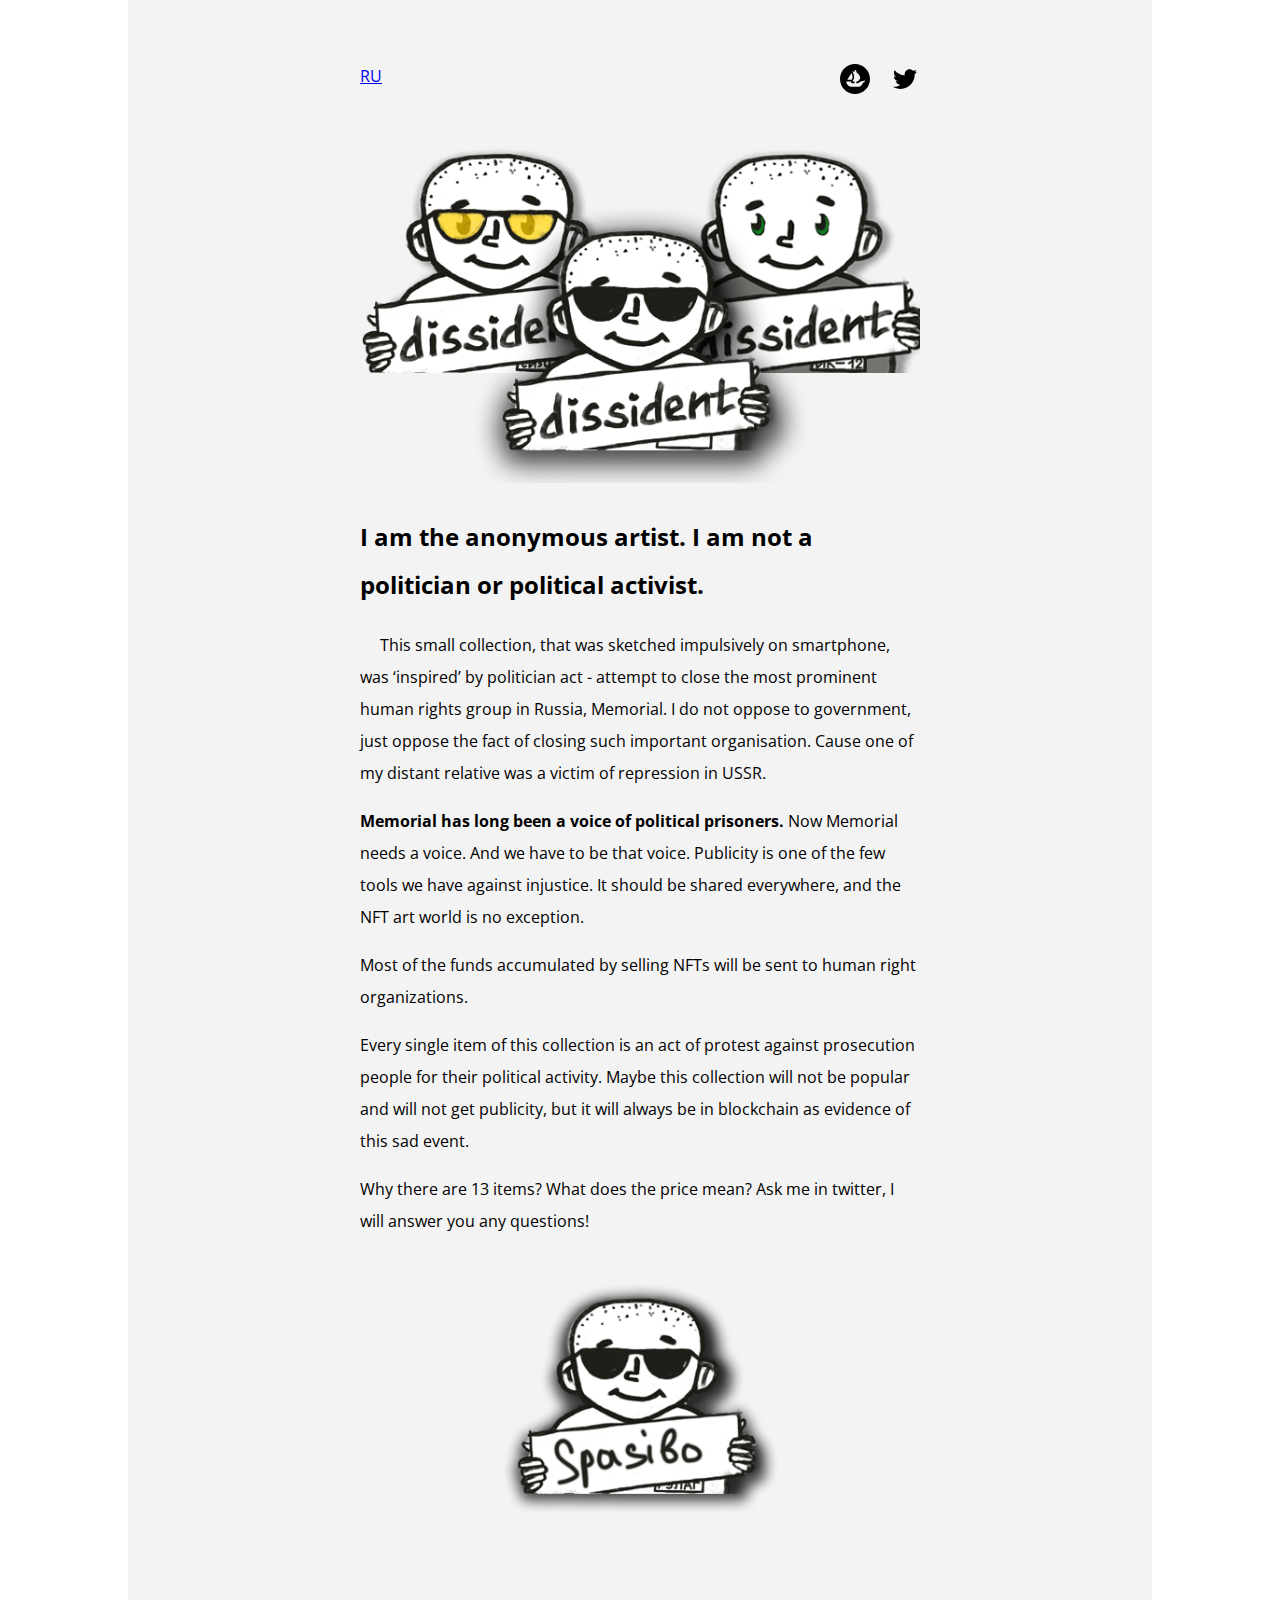
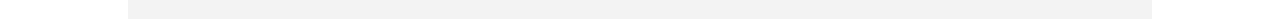
==== commit 47a4f5bf: "Update index.html" ====
--- a/index.html
+++ b/index.html
@@ -32,7 +32,7 @@
           </div>
         </div>
         <div class="banner__container">
-          <img src="smallBannertransparent.png" class="banner">
+          <img src="smallBannerTransparent.png" class="banner">
         </div>
         <h2>
           I am the anonymous artist. I am not a politician or political activist. 
